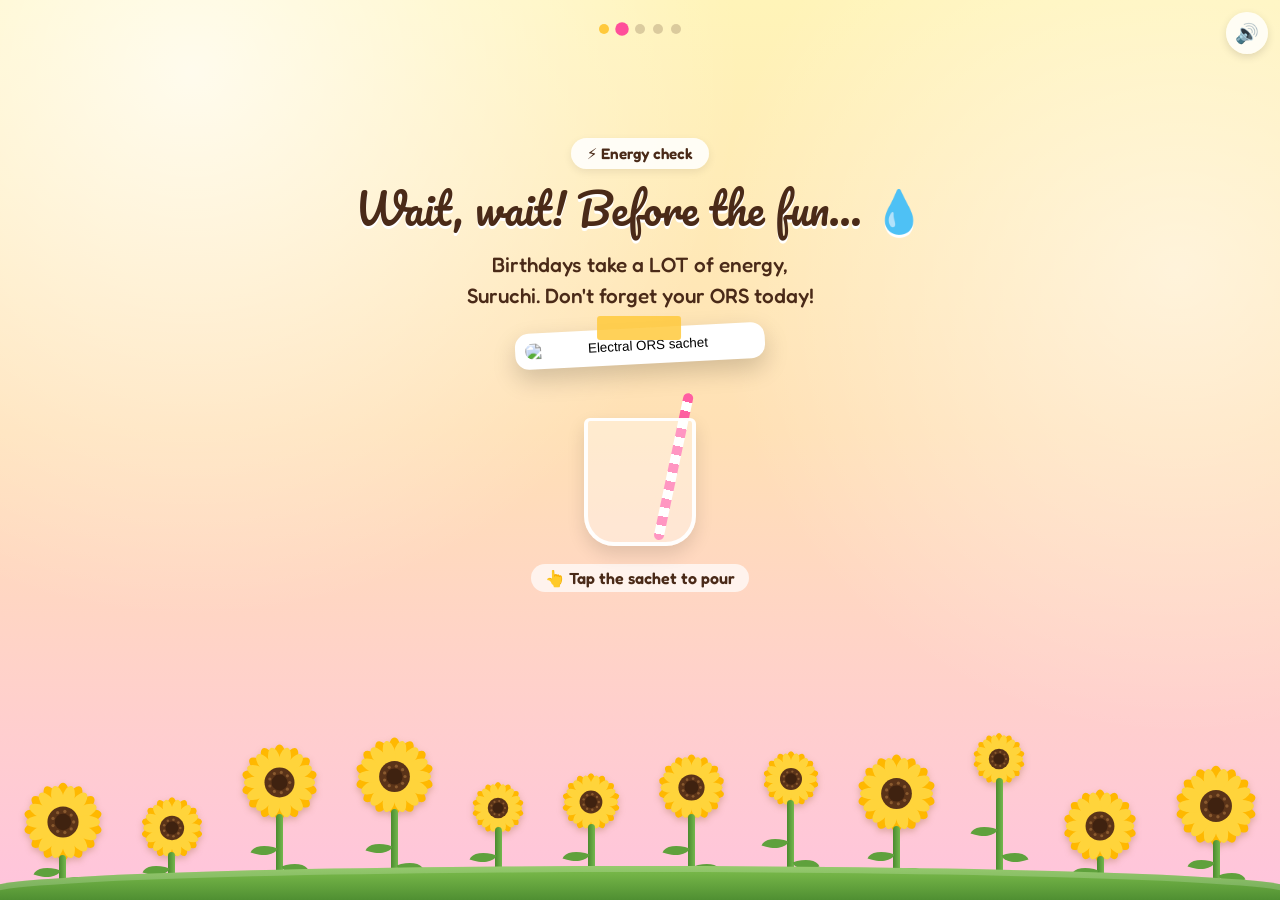
==== ors.html @ 22e7bdb9 "Add files via upload" ====
<!DOCTYPE html>
<html lang="en">
<head>
<meta charset="utf-8">
<meta name="viewport" content="width=device-width,initial-scale=1,viewport-fit=cover">
<meta name="theme-color" content="#FFE0B5">
<title>Happy Birthday 🎂</title>
<link rel="icon" href="data:image/svg+xml,<svg xmlns='http://www.w3.org/2000/svg' viewBox='0 0 100 100'><text y='.9em' font-size='90'>🌻</text></svg>">
<link rel="preconnect" href="https://fonts.googleapis.com">
<link rel="preconnect" href="https://fonts.gstatic.com" crossorigin>
<link href="https://fonts.googleapis.com/css2?family=Fredoka:wght@400;500;600&family=Pacifico&display=swap" rel="stylesheet">
<link rel="stylesheet" href="style.css">
</head>
<body data-step="2">

<div id="field"></div>

<main class="page">
  <div class="chip" data-t="ors.chip"></div>
  <h1 class="h2" data-t="ors.title"></h1>
  <p class="lead" data-t="ors.text"></p>

  <button class="sachet" id="sachet" type="button" aria-label="Tap the ORS sachet to pour">
    <span class="tape"></span>
    <img src="assets/ors.jpg" alt="Electral ORS sachet">
  </button>

  <div class="pour-zone">
    <div class="stream-wrap"><div class="stream" id="stream"></div></div>
    <div class="glass-wrap">
      <span class="straw"></span>
      <div class="glass"><div class="water" id="water"></div></div>
    </div>
  </div>

  <div class="status">
    <p class="tap-hint" id="tap" data-t="ors.tap"></p>
    <p class="done" id="done" data-t="ors.done"></p>
  </div>

  <a class="btn go reveal" id="next" href="shot1.html" data-t="ors.button"></a>
</main>

<script src="config.js"></script>
<script src="app.js"></script>
</body>
</html>
---- style.css ----
/* ============ Base ============ */
:root{
  --choc:#4A2A18;
  --pink:#ff4f9a;
  --sun:#FFC93C;
  --cream:#FFFDF5;
}
*{box-sizing:border-box;margin:0;padding:0;-webkit-tap-highlight-color:transparent}
html{min-height:100%;overflow-x:hidden}
body{
  min-height:100vh;min-height:100dvh;
  font-family:'Fredoka',system-ui,-apple-system,'Segoe UI',sans-serif;
  color:var(--choc);
  background:
    radial-gradient(circle at 15% 8%,rgba(255,255,255,.75),transparent 40%),
    radial-gradient(circle at 92% 30%,rgba(255,255,255,.5),transparent 35%),
    linear-gradient(180deg,#FFF4B8 0%,#FFE0B5 48%,#FFC4DD 100%);
  background-attachment:fixed;
  overflow-x:hidden;
  position:relative;
}
#fx{position:fixed;inset:0;pointer-events:none;z-index:60}

.page{
  position:relative;z-index:2;
  min-height:100vh;min-height:100dvh;
  display:flex;flex-direction:column;align-items:center;justify-content:center;
  gap:16px;padding:70px 20px 170px;text-align:center;
  animation:pagein .6s ease both;
}
body.home .page{pointer-events:none}
@keyframes pagein{from{opacity:0;transform:translateY(16px)}to{opacity:1;transform:none}}
body.leaving .page{animation:pageout .38s ease forwards}
@keyframes pageout{to{opacity:0;transform:scale(.95) translateY(-12px)}}

/* ============ Typography ============ */
h1,h2{font-family:'Pacifico','Brush Script MT',cursive;font-weight:400;line-height:1.15}
.hb{font-size:clamp(2.9rem,14vw,5.2rem);color:var(--choc);text-shadow:0 4px 0 #fff,0 10px 22px rgba(255,79,154,.25)}
.hb .w{display:block}
.hb .pink{color:var(--pink);font-size:1.12em}
.wg{display:inline-block;white-space:nowrap}
.l{display:inline-block;animation:hop 2.6s ease-in-out infinite}
@keyframes hop{0%,55%,100%{transform:translateY(0)}25%{transform:translateY(-14px) rotate(-3deg)}40%{transform:translateY(0)}}
.h2{font-size:clamp(1.9rem,8vw,2.6rem);color:var(--choc);text-shadow:0 3px 0 #fff}
.eyebrow{font-weight:600;letter-spacing:.03em;font-size:1.05rem}
.lead{font-size:clamp(1.05rem,4.2vw,1.3rem);max-width:30ch;line-height:1.5;font-weight:500}
.pops{font-size:.95rem;opacity:.75;font-weight:500}
.chip{display:inline-block;background:rgba(255,255,255,.85);padding:6px 16px;border-radius:999px;font-weight:600;font-size:.95rem;box-shadow:0 3px 8px rgba(0,0,0,.08)}

/* ============ Buttons ============ */
.btn{
  pointer-events:auto;display:inline-block;border:0;cursor:pointer;
  font:600 1.15rem 'Fredoka',system-ui,sans-serif;color:#fff;text-decoration:none;
  background:linear-gradient(135deg,#ff5fa2,#ff8a5b);
  padding:15px 30px;border-radius:999px;
  box-shadow:0 8px 0 #d6407f,0 14px 24px rgba(214,64,127,.35);
  transition:transform .15s,box-shadow .15s;
}
.btn:hover{transform:translateY(-2px)}
.btn:active{transform:translateY(5px);box-shadow:0 3px 0 #d6407f,0 6px 12px rgba(214,64,127,.3)}
.btn.pulse{animation:pulse 1.8s ease-in-out infinite}
@keyframes pulse{50%{transform:scale(1.06)}}
.reveal{opacity:0;visibility:hidden;transform:translateY(14px);transition:opacity .5s,transform .5s,visibility .5s}
.btn.reveal.show,.reveal.show{opacity:1;visibility:visible;transform:none}
.btn.reveal.show{transition:opacity .5s,transform .12s,box-shadow .12s}
.vanish{opacity:0!important;transform:scale(.8)!important;pointer-events:none}

/* ============ Sunflower field ============ */
#field{position:fixed;left:0;right:0;bottom:0;height:190px;z-index:1;pointer-events:none;display:flex;justify-content:space-around;align-items:flex-end;padding:0 4px}
.flower{display:flex;flex-direction:column;align-items:center;transform-origin:50% 100%;animation:sway 4s ease-in-out infinite alternate;margin-bottom:-4px}
@keyframes sway{from{transform:rotate(-4deg)}to{transform:rotate(4deg)}}
.flower svg{flex:none;filter:drop-shadow(0 3px 3px rgba(120,70,0,.25))}
.stem{flex:1;width:7px;margin-top:-8px;background:linear-gradient(90deg,#4a8a2e,#74b84e);border-radius:4px;position:relative}
.stem::before,.stem::after{content:'';position:absolute;width:24px;height:13px;background:#5fa13c;border-radius:0 100% 0 100%}
.stem::before{left:100%;bottom:32%;transform:rotate(-20deg)}
.stem::after{right:100%;bottom:52%;transform:scaleX(-1) rotate(-20deg)}
.grass{position:absolute;left:-10px;right:-10px;bottom:0;height:34px;background:linear-gradient(#7fbf4d,#4f8f32);border-radius:50% 50% 0 0 / 22px 22px 0 0;box-shadow:inset 0 6px 0 rgba(255,255,255,.18)}

/* ============ Floating UI ============ */
.mute{position:fixed;top:12px;right:12px;width:42px;height:42px;border-radius:50%;border:0;background:rgba(255,255,255,.8);font-size:1.2rem;z-index:20;cursor:pointer;box-shadow:0 3px 8px rgba(0,0,0,.12)}
.dots{position:fixed;top:24px;left:50%;transform:translateX(-50%);display:flex;gap:8px;z-index:20}
.dots i{width:10px;height:10px;border-radius:50%;background:rgba(74,42,24,.2);transition:transform .3s}
.dots i.past{background:var(--sun)}
.dots i.on{background:var(--pink);transform:scale(1.35)}
.toast{position:fixed;left:50%;bottom:210px;transform:translate(-50%,20px);opacity:0;background:#fff;padding:10px 18px;border-radius:999px;box-shadow:0 8px 22px rgba(0,0,0,.18);z-index:30;font-weight:600;max-width:90vw;text-align:center;transition:opacity .4s,transform .4s;pointer-events:none}
.toast.on{opacity:1;transform:translate(-50%,0)}

/* ============ Balloons (page 1) ============ */
#balloons{position:fixed;inset:0;overflow:hidden;z-index:1}
.balloon{position:absolute;bottom:-190px;width:var(--s);height:calc(var(--s)*1.6);animation:rise linear forwards;cursor:pointer;touch-action:manipulation;will-change:transform}
.balloon .body{position:absolute;top:0;left:0;width:100%;height:calc(var(--s)*1.2);border-radius:50% 50% 48% 48% / 55% 55% 45% 45%;background:radial-gradient(circle at 32% 28%,rgba(255,255,255,.8) 0,rgba(255,255,255,0) 22%),var(--c);box-shadow:inset -8px -10px 18px rgba(0,0,0,.14)}
.balloon .body::after{content:'';position:absolute;bottom:-7px;left:50%;width:12px;height:10px;background:var(--c);transform:translateX(-50%);clip-path:polygon(50% 0,100% 100%,0 100%)}
.balloon .string{position:absolute;top:calc(var(--s)*1.2 + 3px);left:50%;width:2px;height:calc(var(--s)*.38);background:rgba(90,60,40,.45);transform-origin:top;animation:wiggle 1.8s ease-in-out infinite alternate}
@keyframes wiggle{from{transform:rotate(-8deg)}to{transform:rotate(8deg)}}
@keyframes rise{
  0%{transform:translate(0,0)}
  25%{transform:translate(18px,calc((-100vh - 380px)*.25))}
  50%{transform:translate(-14px,calc((-100vh - 380px)*.5))}
  75%{transform:translate(16px,calc((-100vh - 380px)*.75))}
  100%{transform:translate(0,calc(-100vh - 380px))}
}
.word{position:fixed;z-index:45;font-family:'Pacifico',cursive;font-size:1.7rem;color:var(--c);pointer-events:none;text-shadow:0 2px 0 #fff;animation:wordup 1s ease-out forwards}
@keyframes wordup{from{opacity:1;transform:translate(-50%,-50%) scale(.6)}to{opacity:0;transform:translate(-50%,-170%) scale(1.3)}}

/* ============ Falling flowers (finale) ============ */
.fall{position:fixed;top:-50px;z-index:1;pointer-events:none;user-select:none;animation:fall linear forwards}
@keyframes fall{from{transform:translate(0,0) rotate(0)}to{transform:translate(var(--dx),calc(100vh + 90px)) rotate(var(--rot))}}

/* ============ ORS page ============ */
.sachet{pointer-events:auto;position:relative;background:#fff;border:0;padding:10px;border-radius:14px;box-shadow:0 10px 24px rgba(0,0,0,.18);cursor:pointer;transform:rotate(-3deg);animation:floaty 3s ease-in-out infinite}
.sachet img{display:block;width:min(64vw,230px);height:auto;border-radius:8px}
.sachet .tape,.card .tape{position:absolute;top:-12px;left:50%;width:84px;height:24px;margin-left:-42px;background:rgba(255,201,60,.85);transform:rotate(3deg);border-radius:3px}
@keyframes floaty{0%,100%{transform:rotate(-3deg) translateY(0)}50%{transform:rotate(-1deg) translateY(-8px)}}
@keyframes tilt{0%{transform:rotate(-3deg)}20%{transform:rotate(-14deg) translateY(-4px)}85%{transform:rotate(-14deg) translateY(-4px)}100%{transform:rotate(-3deg)}}
.sachet.pour{animation:tilt 2.8s ease-in-out forwards}
.pour-zone{display:flex;flex-direction:column;align-items:center}
.stream-wrap{position:relative;width:9px;height:38px}
.stream{position:absolute;inset:0;border-radius:5px;background:linear-gradient(#cdeeff,#5fc0ff);transform:scaleY(0);transform-origin:top;transition:transform .45s}
.stream.on{transform:scaleY(1)}
.glass-wrap{position:relative;width:112px;height:128px}
.straw{position:absolute;left:62%;bottom:6px;width:10px;height:150px;border-radius:5px;background:repeating-linear-gradient(180deg,#ff5fa2 0 9px,#fff 9px 18px);transform:rotate(12deg);transform-origin:bottom}
.glass{position:absolute;inset:0;border:4px solid rgba(255,255,255,.95);border-top-width:3px;border-radius:6px 6px 30px 30px;background:rgba(255,255,255,.35);overflow:hidden;box-shadow:0 8px 18px rgba(0,0,0,.12)}
.glass.full{animation:glassglow 1.6s ease-in-out infinite}
@keyframes glassglow{50%{box-shadow:0 0 28px 6px rgba(255,255,255,.95)}}
.water{position:absolute;left:0;right:0;bottom:0;height:0;background:linear-gradient(180deg,#9ee0ff,#4db4f5);transition:height 2.4s ease-in-out}
.water::before{content:'';position:absolute;top:0;left:0;right:0;height:5px;background:rgba(255,255,255,.55)}
.bub{position:absolute;bottom:4px;border-radius:50%;background:rgba(255,255,255,.75);animation:bubup 1.5s ease-in forwards}
@keyframes bubup{to{transform:translateY(-110px);opacity:0}}
.status{display:grid;min-height:32px;align-items:center}
.status>*{grid-area:1/1;transition:opacity .4s,transform .4s}
.tap-hint{font-weight:600;animation:nudge 1.4s ease-in-out infinite;justify-self:center;background:rgba(255,255,255,.7);padding:4px 14px;border-radius:999px}
@keyframes nudge{50%{transform:translateY(-5px)}}
.hide{opacity:0!important;pointer-events:none}
.done{font-weight:600;font-size:1.2rem;color:#1a7a41;opacity:0;transform:translateY(8px);justify-self:center;background:rgba(255,255,255,.88);padding:4px 16px;border-radius:999px;box-shadow:0 3px 10px rgba(0,0,0,.08)}
.done.show{opacity:1;transform:none}

/* ============ Chocolate pages ============ */
.packrow{display:flex;align-items:center;gap:14px;justify-content:center;text-align:left}
.pack{width:76px;height:76px;object-fit:cover;border-radius:14px;border:3px solid #fff;box-shadow:0 6px 14px rgba(0,0,0,.18);transform:rotate(-8deg);flex:none}
.pack.r{transform:rotate(8deg)}
.packtext{display:flex;flex-direction:column;align-items:flex-start;gap:6px}
.stage{position:relative;display:grid;place-items:center;min-height:270px;width:min(92vw,360px)}
.stage.boom{animation:boom .4s linear}
@keyframes boom{20%{transform:translate(-6px,3px)}40%{transform:translate(6px,-4px)}60%{transform:translate(-4px,-2px)}80%{transform:translate(3px,2px)}}
.choco-btn{grid-area:1/1;pointer-events:auto;position:relative;width:200px;height:230px;background:none;border:0;padding:0;cursor:pointer;outline-offset:8px}
.choco-btn .glow{position:absolute;left:-10px;top:-10px;width:220px;height:220px;border-radius:50%;background:radial-gradient(circle,rgba(255,201,60,.6),transparent 66%);animation:glow 2s ease-in-out infinite}
@keyframes glow{50%{transform:scale(1.12);opacity:.7}}
.choco{position:absolute;left:25px;top:25px;width:150px;height:150px;border-radius:50%;
  background:radial-gradient(circle at 32% 28%,#b8764a 0,#7b4a2d 28%,#4a2a18 62%,#2b160b 100%);
  box-shadow:inset -10px -14px 24px rgba(0,0,0,.45);
  animation:bob 2.4s ease-in-out infinite}
.choco::before{content:'';position:absolute;top:13%;left:19%;width:34%;height:20%;border-radius:50%;background:radial-gradient(ellipse,rgba(255,255,255,.8),rgba(255,255,255,0));transform:rotate(-30deg)}
@keyframes bob{0%,100%{transform:translateY(0) rotate(-3deg)}50%{transform:translateY(-14px) rotate(3deg)}}
.choco-shadow{position:absolute;bottom:10px;left:45px;width:110px;height:18px;border-radius:50%;background:rgba(74,42,24,.3);filter:blur(4px);animation:sh 2.4s ease-in-out infinite}
@keyframes sh{0%,100%{transform:scale(1);opacity:.9}50%{transform:scale(.78);opacity:.55}}
.sp{position:absolute;font-size:1.4rem;animation:twinkle 1.6s ease-in-out infinite}
.sp.s1{top:6px;left:2px}
.sp.s2{top:70px;right:-4px;animation-delay:.5s}
.sp.s3{bottom:34px;left:6px;animation-delay:1s}
@keyframes twinkle{0%,100%{transform:scale(.6) rotate(0);opacity:.4}50%{transform:scale(1.2) rotate(20deg);opacity:1}}
.choco-btn.shake{animation:shake .52s ease-in forwards}
.choco-btn.shake .choco,.choco-btn.shake .choco-shadow{animation:none}
@keyframes shake{
  0%{transform:scale(1) rotate(0)}15%{transform:scale(1.08) rotate(-10deg)}30%{transform:scale(1.16) rotate(10deg)}
  45%{transform:scale(1.24) rotate(-12deg)}60%{transform:scale(1.32) rotate(12deg)}80%{transform:scale(1.42) rotate(-8deg)}100%{transform:scale(1.5) rotate(0)}
}
.choco-btn.gone{opacity:0;visibility:hidden;pointer-events:none}
.ring{position:fixed;width:20px;height:20px;margin:-10px 0 0 -10px;border-radius:50%;border:6px solid #fff;box-shadow:0 0 0 3px var(--sun);pointer-events:none;z-index:40;animation:ring .7s ease-out forwards}
@keyframes ring{to{transform:scale(14);opacity:0;border-width:1px}}

.card,.letter{
  position:relative;background:var(--cream);border:3px solid var(--choc);border-radius:26px;
  padding:34px 24px 26px;max-width:340px;box-shadow:8px 10px 0 rgba(74,42,24,.18);
}
.card{grid-area:1/1;opacity:0;visibility:hidden}
.card.show{visibility:visible;animation:cardin .7s cubic-bezier(.2,1.5,.4,1) forwards}
@keyframes cardin{from{opacity:0;transform:scale(.4) rotate(-10deg)}to{opacity:1;transform:scale(1) rotate(-1.5deg)}}
.card h2{font-size:2.1rem;color:var(--pink);margin-bottom:8px}
.card .msg{font-size:1.2rem;line-height:1.5;font-weight:500}
.card .sub{margin-top:12px;font-size:.95rem;opacity:.7}
.card .doodle{position:absolute;right:-12px;bottom:-18px;font-size:2.4rem;transform:rotate(14deg)}

/* ============ Finale ============ */
.letter{display:none;max-width:420px;width:100%;text-align:center}
.letter.show{display:block;animation:cardin .7s cubic-bezier(.2,1.5,.4,1) forwards}
.letter .tape{position:absolute;top:-14px;left:50%;width:92px;height:26px;margin-left:-46px;background:rgba(255,126,182,.75);transform:rotate(-4deg);border-radius:3px}
.letter::after{content:'🌻';position:absolute;right:-12px;bottom:-18px;font-size:2.4rem;transform:rotate(14deg)}
.letter p{font-size:clamp(1.05rem,4.6vw,1.3rem);line-height:1.65;margin-bottom:.7em;font-weight:500}
#l2{font-family:'Pacifico',cursive;font-size:1.3rem;color:var(--pink);font-weight:400}
#l3{font-size:1rem;opacity:.85;font-style:italic;margin-bottom:0}
.again{pointer-events:auto;color:var(--choc);font-weight:600;opacity:.8;text-decoration:underline;display:inline-block;margin-top:6px}

@media (prefers-reduced-motion:reduce){
  .l,.flower,.sachet,.choco,.choco-shadow,.glow,.sp,.tap-hint,.btn.pulse{animation:none}
}
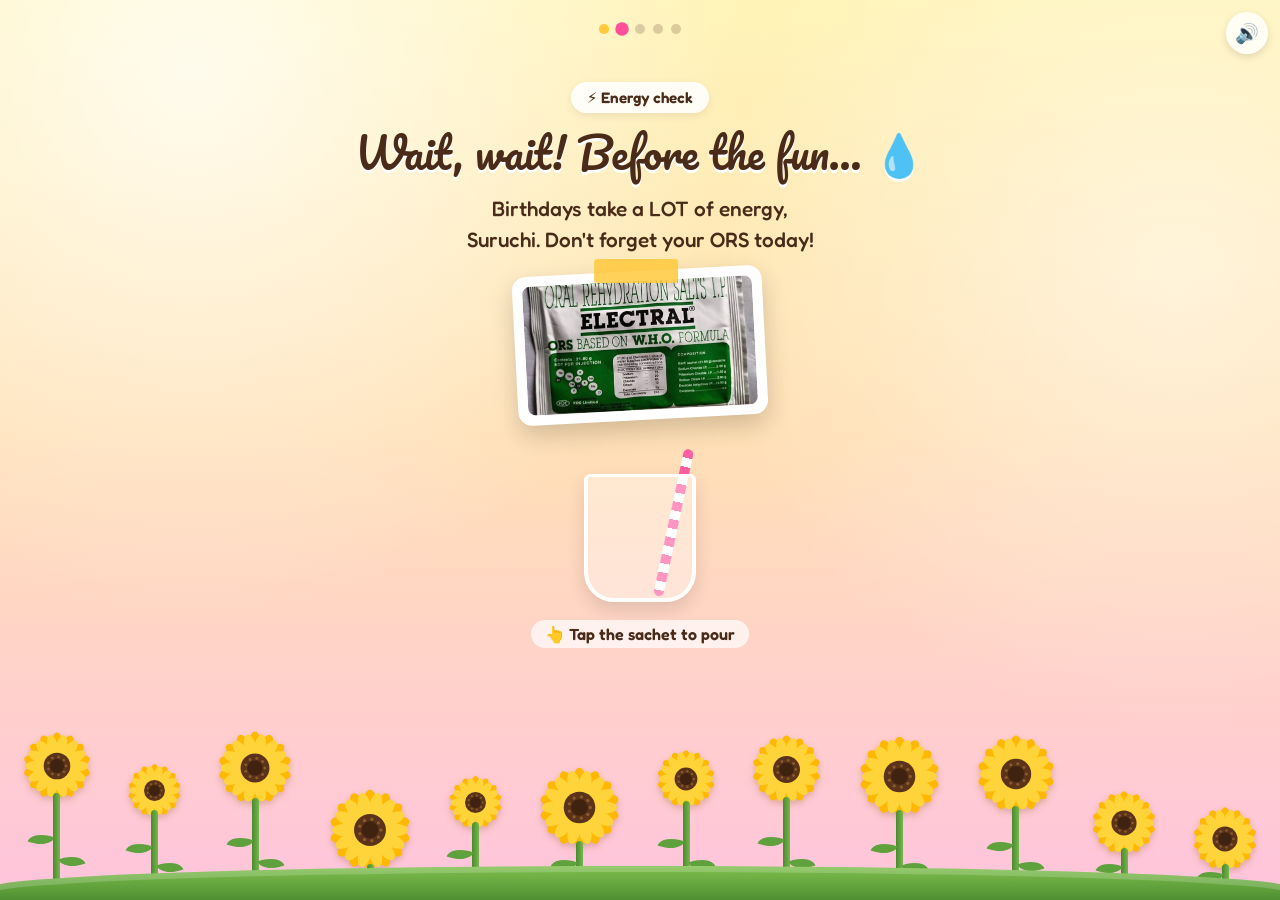
==== commit fff3eddb: "Update ors.html" ====
--- a/ors.html
+++ b/ors.html
@@ -22,7 +22,7 @@
 
   <button class="sachet" id="sachet" type="button" aria-label="Tap the ORS sachet to pour">
     <span class="tape"></span>
-    <img src="assets/ors.jpg" alt="Electral ORS sachet">
+    <img src="ors.jpg" alt="Electral ORS sachet">
   </button>
 
   <div class="pour-zone">
